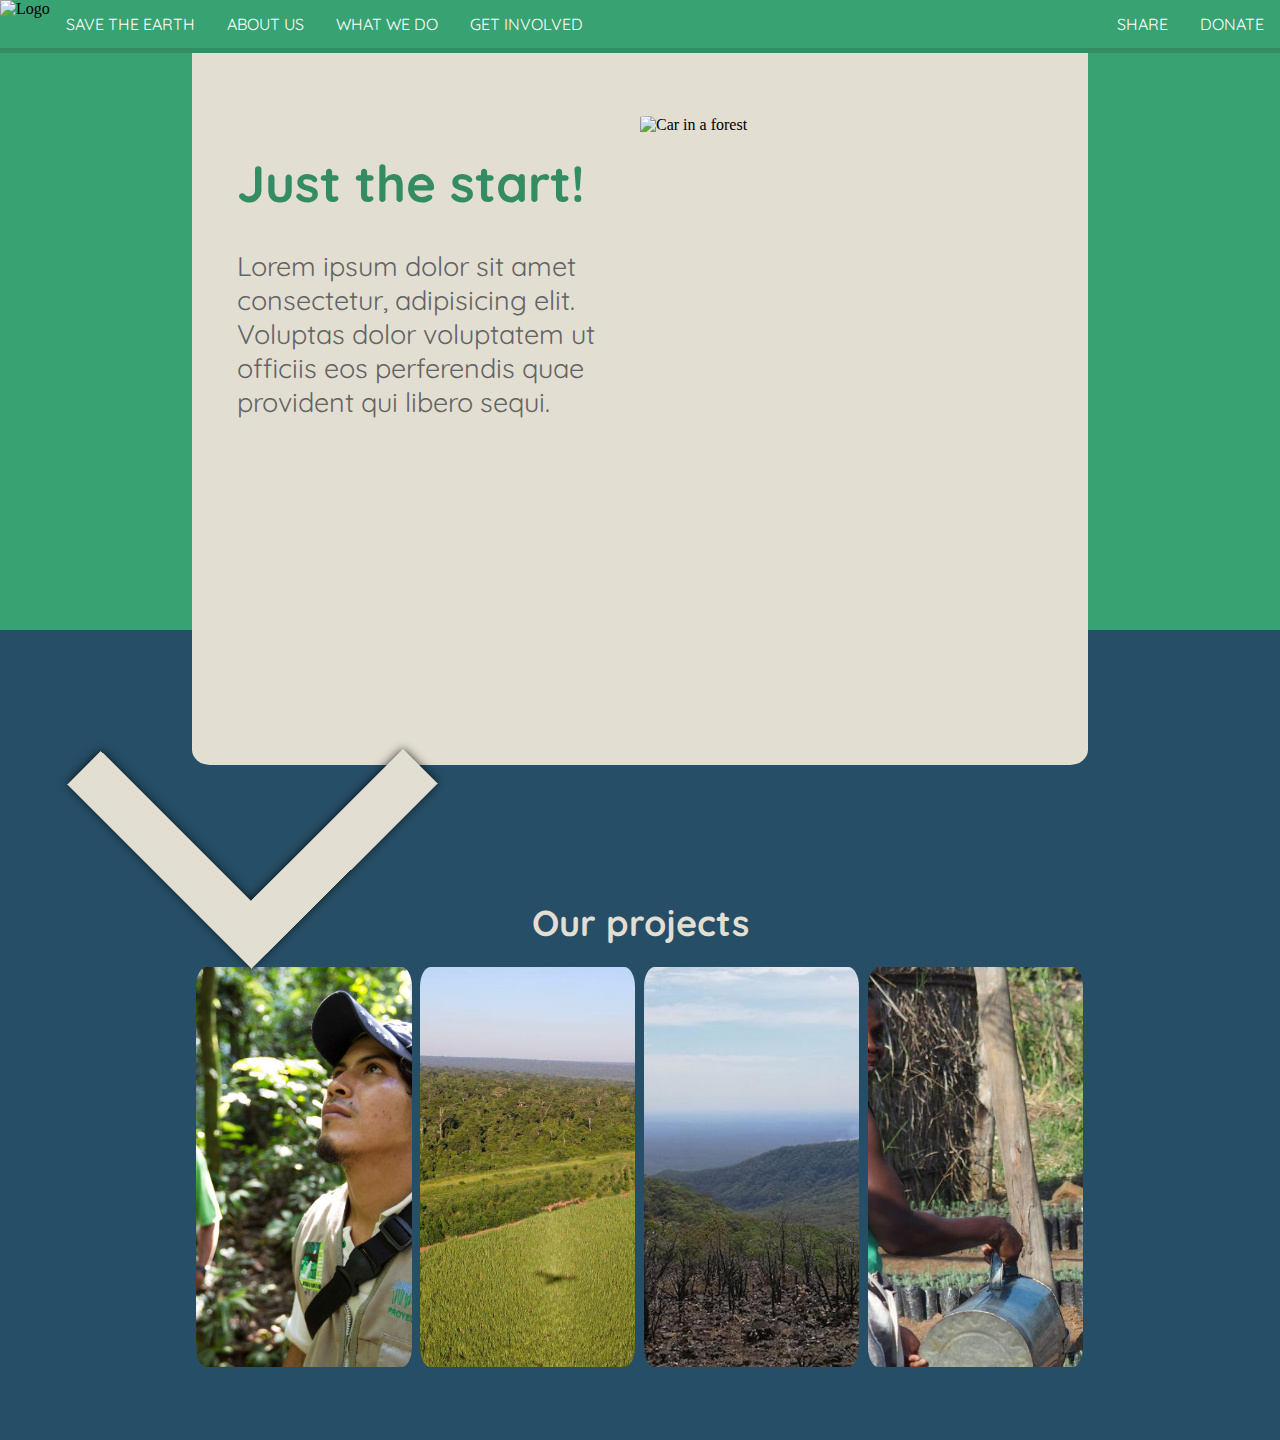
==== index.html @ 8863f7c8 "Update index.html" ====
<!DOCTYPE html>
<html lang="en">
<head>
    <meta charset="UTF-8">
    <meta name="viewport" content="width=device-width, initial-scale=1.0">
    <title>For The Future</title>
    <link rel="preconnect" href="https://fonts.gstatic.com">
    <link href="https://fonts.googleapis.com/css2?family=Quicksand:wght@300;400&display=swap" rel="stylesheet">
    <link rel="stylesheet" href="mainstyle.css">
</head>
<body>
    <header>
        <nav>
            <ul>
                <img id="img-1" src="images/Website-logo.png" alt="Logo">
                <li class="navigation"><a href="">SAVE THE EARTH</a></li>
                <li class="navigation"><a href="">ABOUT US</a></li>
                <li class="navigation"><a href="">WHAT WE DO</a></li>
                <li class="navigation"><a href="">GET INVOLVED</a></li>
                <li class="donateandshare"><a href="">DONATE</a></li>
                <li class="donateandshare"><a href="">SHARE</a></li>
            </ul>
        </nav>
    </header>

    <main>
        <div class="empty-forbluebackground">   
            <div class="intro">
                <div class="intro-content">
                    <img id="img-2" src="images/Image1.jpg" alt="Car in a forest">
                    <article>
                        <h1>Just the start!</h1>
                        <p>Lorem ipsum dolor sit amet consectetur, adipisicing elit. Voluptas dolor voluptatem ut officiis eos perferendis quae provident qui libero sequi.</p>
                    </article>
                </div>
            </div>
            <div class="Arrow">
                <a href="#OurProject-Title"><img id="img-3" src="images/ArrowDown.png" alt=""></a>
            </div>
        </div>   


        <div class="projects">
            <h1 id="OurProject-Title">Our projects</h1>

            <div class="project-kolonner">
                <div class="kolonne">
                    <img src="images/OurProjcets-1.jpg" alt="">
                </div>
    
                <div class="kolonne">
                    <img src="images/OurProjcets-2.jpg" alt="">
                </div>
    
                <div class="kolonne">
                    <img src="images/OurProjcets-3.jpg" alt="">
                </div>
    
                <div class="kolonne">
                    <img src="images/OurProjcets-4.jpg" alt="">
                </div>
            </div>
        </div>

        <div>
            <div class="rad1">
                <div class="rad1-kolonne1">

                </div>
                <div class="rad1-kolonne2">

                </div>
            </div> 
            <div class="rad2">
                <div class="rad2-kolonne1">

                </div>
                <div class="rad2-kolonne2">

                </div>
            </div>
        </div>
    </main>
</body>
</html>
---- mainstyle.css ----
html body {
    margin: 0;
    padding: 0;
}





nav ul {
    list-style-type: none;
    margin: 0;
    padding: 0;
    overflow: hidden;
    background-color: #38a372;
    border-bottom: 5px solid #348c65;
    position: fixed;
    top: 0;
    width: 100%;
}

.navigation {
    float: left;
}

.donateandshare {
    float: right;
}
  
#img-1 {
    height: 4vh;
    float: left;
}

nav ul li a {
    display: block;
    color: white;
    text-align: center;
    padding: 14px 16px;
    text-decoration: none;
    font-family: 'Quicksand', sans-serif;
}
  
nav ul li a:hover {
    background-color: #bda656;
}






.intro {
    height: 70vh;
    background-color: #38a372;
}

.intro-content {
    height: 85vh;
    width: 70%;
    margin: 0 auto;
    background-color: #e2ded2;
    border-radius: 2%;
}

.intro article {
    max-width: 45%;
    margin-left: 5%;
    margin-top: 13%;
    float: left;
    font-family: 'Quicksand', sans-serif;
}

.intro article h1 {
    font-size: 4vw;
    color: #348c65;
}

.intro article p {
    font-size: 3vh;
    color: rgb(99, 99, 99);
}

#img-2 {
    width: 45%;
    margin-right: 5%;
    margin-top: 13%;
    float: right;
    border-radius: 5%;
}

.empty-forbluebackground {
    background-color: #264e66;
    height: 100vh
}







.projects {
    background-color: #264e66;
    height: 60vh;
}

.projects h1 {
    text-align: center;
    margin: 0 auto;
    margin-bottom: 1%;
    font-family: 'Quicksand', sans-serif;
    color: #e2ded2;
    font-size: 4vh;
}

.project-kolonner {
    width: 70%;
    margin: 0 auto;
    background-color: white;
}

.kolonne img {
    width: 24%;
    float: left;
    margin: 1% 0.5%;
    height: 400px;
    object-fit: cover;
    border-radius: 5%;
    opacity: 1;
	-webkit-transition: .3s ease-in-out;
	transition: .3s ease-in-out;
}

.kolonne img:hover {
    opacity: .5;
}
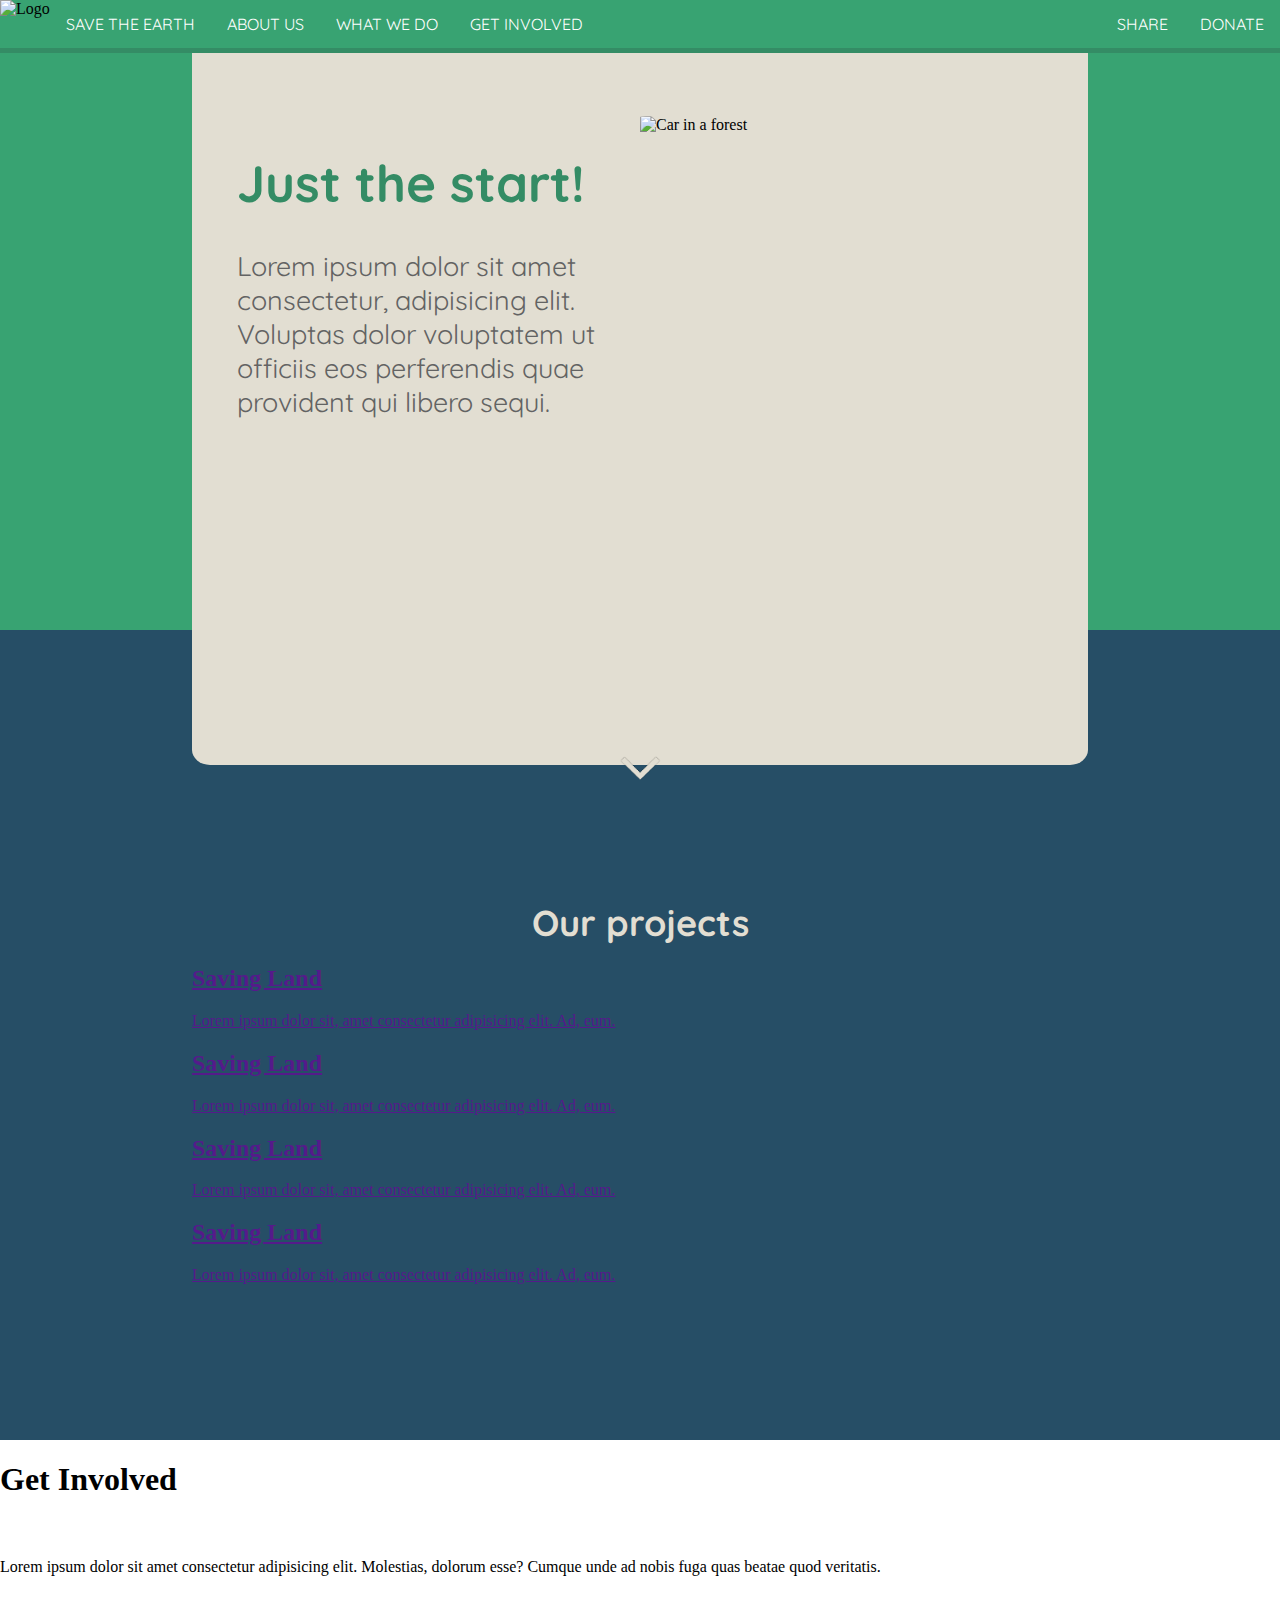
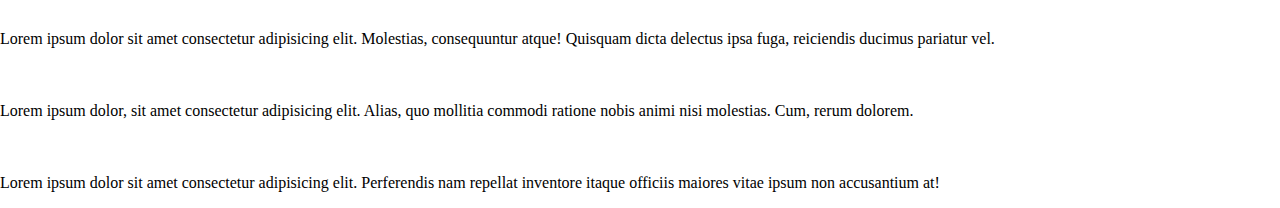
==== commit f6cf5663: "Update index.html" ====
--- a/index.html
+++ b/index.html
@@ -35,48 +35,97 @@
                 </div>
             </div>
             <div class="Arrow">
-                <a href="#OurProject-Title"><img id="img-3" src="images/ArrowDown.png" alt=""></a>
+                <a href="#img-3"><img id="img-3" src="images/ArrowDown.png" alt=""></a>
             </div>
         </div>   
 
 
         <div class="projects">
-            <h1 id="OurProject-Title">Our projects</h1>
-
+            <h1>Our projects</h1>
             <div class="project-kolonner">
-                <div class="kolonne">
-                    <img src="images/OurProjcets-1.jpg" alt="">
-                </div>
-    
-                <div class="kolonne">
-                    <img src="images/OurProjcets-2.jpg" alt="">
-                </div>
-    
-                <div class="kolonne">
-                    <img src="images/OurProjcets-3.jpg" alt="">
-                </div>
-    
-                <div class="kolonne">
-                    <img src="images/OurProjcets-4.jpg" alt="">
-                </div>
+                <a href="">
+                    <div class="kolonne1">
+                        <article>
+                            <h2>
+                                Saving Land
+                            </h2>
+                            <p>
+                                Lorem ipsum dolor sit, amet consectetur adipisicing elit. Ad, eum.
+                            </p>
+                        </article>
+                    </div>
+                </a>
+                <a href="">
+                    <div class="kolonne2">
+                        <article>
+                            <h2>
+                                Saving Land
+                            </h2>
+                            <p>
+                                Lorem ipsum dolor sit, amet consectetur adipisicing elit. Ad, eum.
+                            </p>
+                        </article>
+                    </div>
+                </a>
+                <a href="">
+                    <div class="kolonne3">
+                        <article>
+                            <h2>
+                                Saving Land
+                            </h2>
+                            <p>
+                                Lorem ipsum dolor sit, amet consectetur adipisicing elit. Ad, eum.
+                            </p>
+                        </article>
+                    </div>
+                </a>
+                <a href="">
+                    <div class="kolonne4">
+                        <article>
+                            <h2>
+                                Saving Land
+                            </h2>
+                            <p>
+                                Lorem ipsum dolor sit, amet consectetur adipisicing elit. Ad, eum.
+                            </p>
+                        </article>
+                    </div>
+                </a>
             </div>
         </div>
 
-        <div>
+        <div class="getinvolved">
+            <h1>Get Involved</h1>
             <div class="rad1">
                 <div class="rad1-kolonne1">
-
+                    <img src="" alt="">
+                    <article>
+                        <h2></h2>
+                        <p>Lorem ipsum dolor sit amet consectetur adipisicing elit. Molestias, dolorum esse? Cumque unde ad nobis fuga quas beatae quod veritatis.</p>
+                    </article>
                 </div>
                 <div class="rad1-kolonne2">
-
+                    <img src="" alt="">
+                    <article>
+                        <h2></h2>
+                        <p>Lorem ipsum dolor sit amet consectetur adipisicing elit. Molestias, consequuntur atque! Quisquam dicta delectus ipsa fuga, reiciendis ducimus pariatur vel.</p>
+                    </article>
                 </div>
             </div> 
             <div class="rad2">
                 <div class="rad2-kolonne1">
-
+                    <img src="" alt="">
+                    <article>
+                        <h2></h2>
+                        <p>Lorem ipsum dolor, sit amet consectetur adipisicing elit. Alias, quo mollitia commodi ratione nobis animi nisi molestias. Cum, rerum dolorem.</p>
+                    </article>
                 </div>
                 <div class="rad2-kolonne2">
-
+                    <img src="" alt="">
+                    <article>
+                        <h2></h2>
+                        <p>Lorem ipsum dolor sit amet consectetur adipisicing elit. Perferendis nam repellat inventore itaque officiis maiores vitae ipsum non accusantium at!</p>
+                    </article>
                 </div>
             </div>
         </div>
--- a/mainstyle.css
+++ b/mainstyle.css
@@ -1,3 +1,7 @@
+html {
+    scroll-behavior: smooth;
+}
+
 html body {
     margin: 0;
     padding: 0;
@@ -94,6 +98,18 @@
     height: 100vh
 }
 
+.Arrow {    
+    width: 100%;
+}
+
+#img-3 {
+    width: 4%;
+    margin-top: 9%;
+    margin-left: 48%;
+    margin-right: 48%;
+}
+
+
 
 
 
@@ -117,7 +133,6 @@
 .project-kolonner {
     width: 70%;
     margin: 0 auto;
-    background-color: white;
 }
 
 .kolonne img {
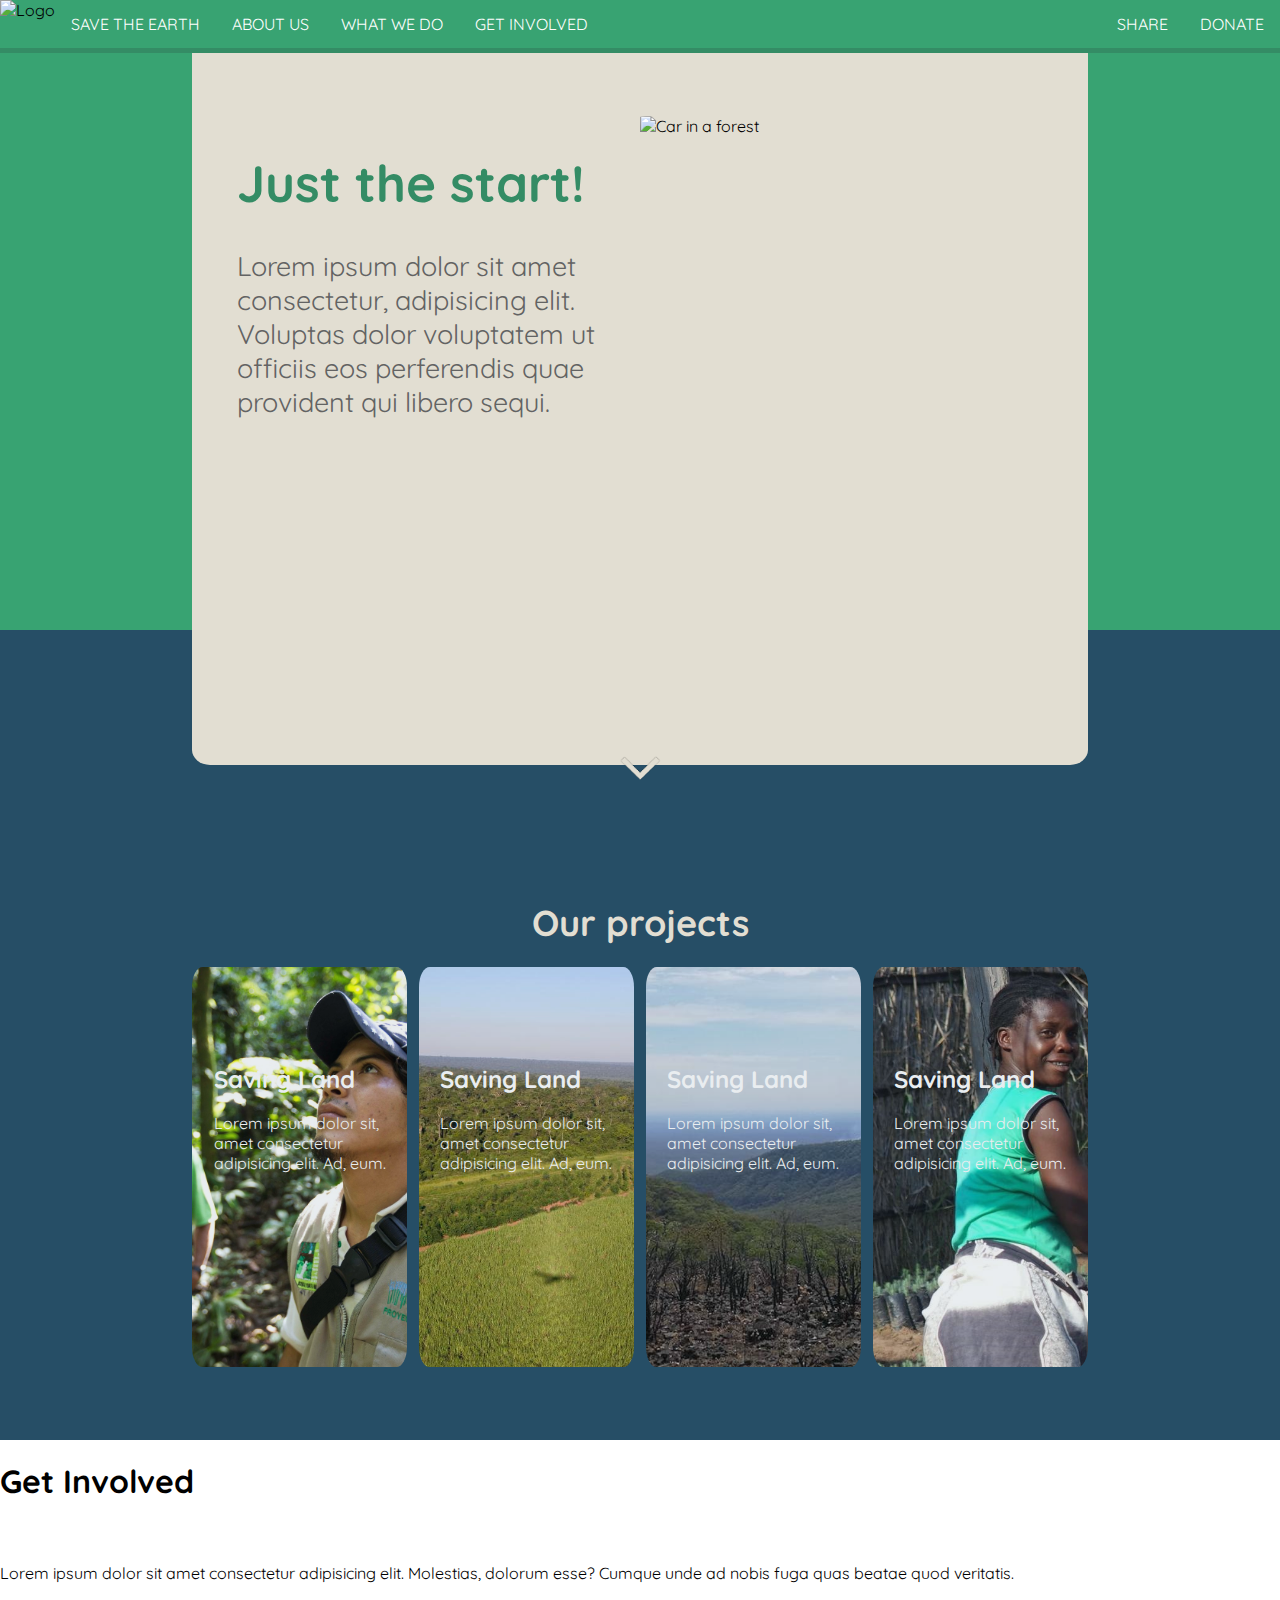
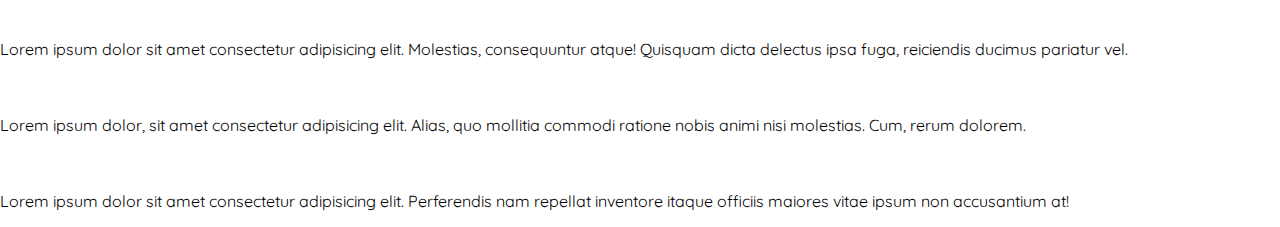
==== commit 09dc2067: "Update index.html" ====
--- a/index.html
+++ b/index.html
@@ -95,7 +95,7 @@
         </div>
 
         <div class="getinvolved">
-            <h1>Get Involved</h1>
+            <h1 id="Title-GetInvolved">Get Involved</h1>
             <div class="rad1">
                 <div class="rad1-kolonne1">
                     <img src="" alt="">
--- a/mainstyle.css
+++ b/mainstyle.css
@@ -5,6 +5,7 @@
 html body {
     margin: 0;
     padding: 0;
+    font-family: 'Quicksand', sans-serif;
 }
 
 
@@ -18,7 +19,7 @@
     overflow: hidden;
     background-color: #38a372;
     border-bottom: 5px solid #348c65;
-    position: fixed;
+    position: absolute;
     top: 0;
     width: 100%;
 }
@@ -42,7 +43,6 @@
     text-align: center;
     padding: 14px 16px;
     text-decoration: none;
-    font-family: 'Quicksand', sans-serif;
 }
   
 nav ul li a:hover {
@@ -72,7 +72,6 @@
     margin-left: 5%;
     margin-top: 13%;
     float: left;
-    font-family: 'Quicksand', sans-serif;
 }
 
 .intro article h1 {
@@ -125,7 +124,6 @@
     text-align: center;
     margin: 0 auto;
     margin-bottom: 1%;
-    font-family: 'Quicksand', sans-serif;
     color: #e2ded2;
     font-size: 4vh;
 }
@@ -135,18 +133,88 @@
     margin: 0 auto;
 }
 
-.kolonne img {
-    width: 24%;
-    float: left;
-    margin: 1% 0.5%;
-    height: 400px;
-    object-fit: cover;
-    border-radius: 5%;
+.kolonne1 {
+    background-image: url(images/OurProjcets-1.jpg);
+    background-size: cover;
+    background-repeat: no-repeat;
+    background-position: center;
+    width: 24%;
+    float: left;
+    margin: 1% 1% 1% 0%;
+    height: 400px;
+    border-radius: 5%;
+    opacity: 0.9;
+	-webkit-transition: .3s ease-in-out;
+    transition: .3s ease-in-out;
+    transition: transform .3s;
+    color: white;
+}
+
+.kolonne2 {
+    background-image: url(images/OurProjcets-2.jpg);
+    background-size: cover;
+    background-repeat: no-repeat;
+    background-position: center;
+    width: 24%;
+    float: left;
+    margin: 1% 0.333%;
+    height: 400px;
+    border-radius: 5%;
+    opacity: 0.9;
+	-webkit-transition: .3s ease-in-out;
+    transition: .3s ease-in-out;
+    transition: transform .3s;
+    color: white;
+}
+
+.kolonne3 {
+    background-image: url(images/OurProjcets-3.jpg);
+    background-size: cover;
+    background-repeat: no-repeat;
+    background-position: center;
+    width: 24%;
+    float: left;
+    margin: 1% 1%;
+    height: 400px;
+    border-radius: 5%;
+    opacity: 0.9;
+	-webkit-transition: .3s ease-in-out;
+    transition: .3s ease-in-out;
+    transition: transform .3s;
+    color: white;
+}
+
+.kolonne4 {
+    background-image: url(images/OurProjcets-4.jpg);
+    background-size: cover;
+    background-repeat: no-repeat;
+    width: 24%;
+    float: left;
+    margin: 1% 0% 1% 0.333%;
+    height: 400px;
+    border-radius: 5%;
+    opacity: 0.9;
+    -webkit-transition: .3s ease-in-out;
+    transition: .3s ease-in-out;
+	transition: transform .3s;
+    color: white;
+}
+
+.kolonne1 article, .kolonne2 article, .kolonne3 article, .kolonne4 article {
+    margin: 45% 10%;
+}
+
+.kolonne1:hover, .kolonne2:hover, .kolonne3:hover, .kolonne4:hover {
     opacity: 1;
-	-webkit-transition: .3s ease-in-out;
-	transition: .3s ease-in-out;
-}
-
-.kolonne img:hover {
-    opacity: .5;
+    transform: scale(1.07);
+}
+
+
+
+
+
+
+
+.getinvolved {
+    
 }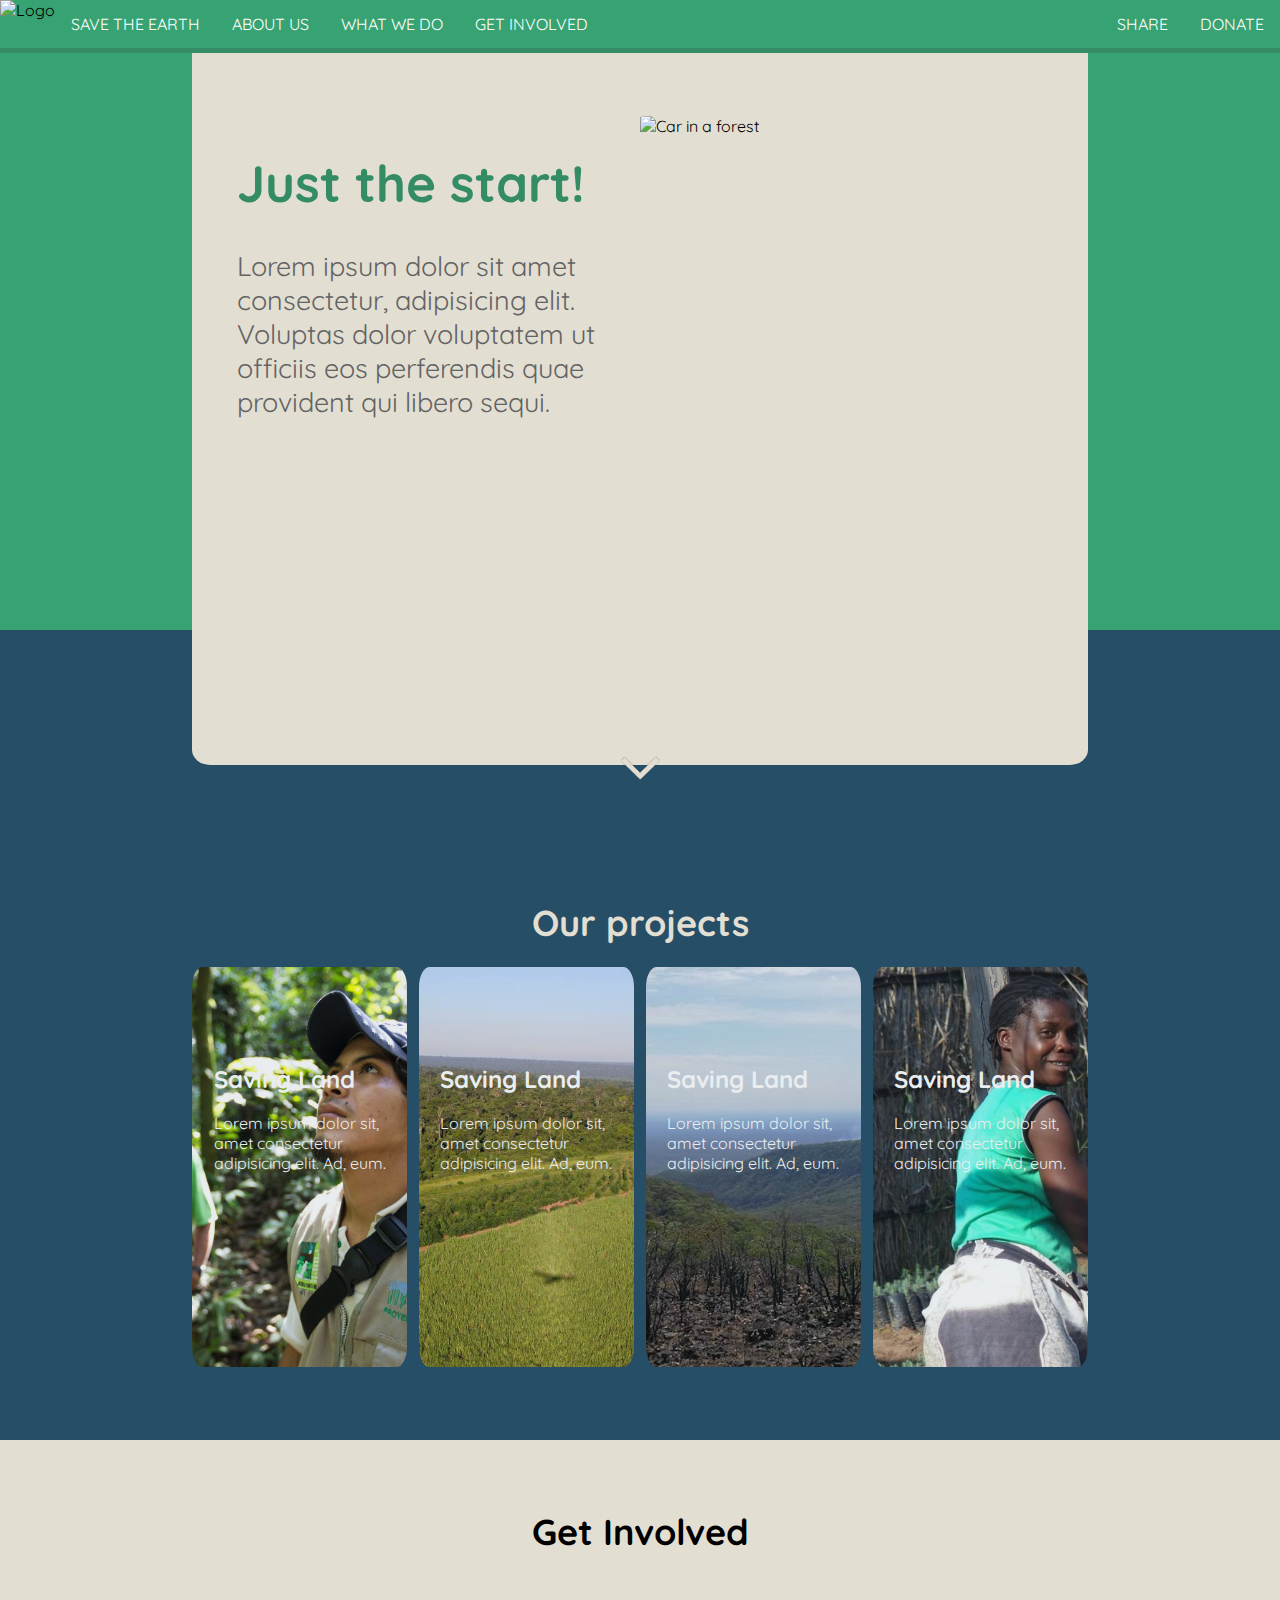
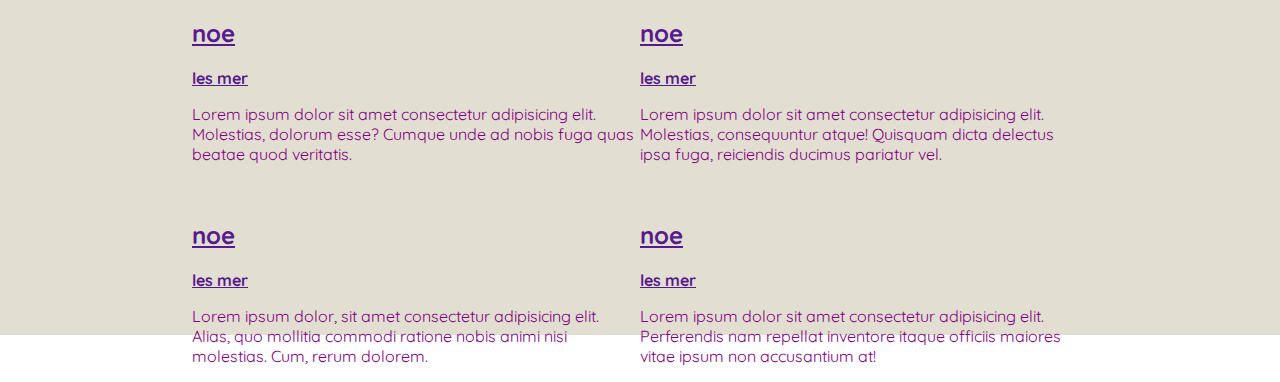
==== commit d3dd7786: "Update index.html" ====
--- a/index.html
+++ b/index.html
@@ -98,32 +98,36 @@
             <h1 id="Title-GetInvolved">Get Involved</h1>
             <div class="rad1">
                 <div class="rad1-kolonne1">
-                    <img src="" alt="">
+                    <img id="getinvolved-img1" src="https://images.pexels.com/photos/2027058/pexels-photo-2027058.jpeg?cs=srgb&dl=pexels-markus-spiske-2027058.jpg&fm=jpg" alt="">
                     <article>
-                        <h2></h2>
+                        <a href=""><h2>noe</h2></a>
+                        <a href=""><p><strong>les mer</strong></p></a>
                         <p>Lorem ipsum dolor sit amet consectetur adipisicing elit. Molestias, dolorum esse? Cumque unde ad nobis fuga quas beatae quod veritatis.</p>
                     </article>
                 </div>
                 <div class="rad1-kolonne2">
-                    <img src="" alt="">
+                    <img id="getinvolved-img2" src="https://images.pexels.com/photos/6226719/pexels-photo-6226719.jpeg?auto=compress&cs=tinysrgb&dpr=2&h=750&w=1260" alt="">
                     <article>
-                        <h2></h2>
+                        <a href=""><h2>noe</h2></a>
+                        <a href=""><p><strong>les mer</strong></p></a>
                         <p>Lorem ipsum dolor sit amet consectetur adipisicing elit. Molestias, consequuntur atque! Quisquam dicta delectus ipsa fuga, reiciendis ducimus pariatur vel.</p>
                     </article>
                 </div>
             </div> 
             <div class="rad2">
                 <div class="rad2-kolonne1">
-                    <img src="" alt="">
+                    <img id="getinvolved-img3" src="https://images.pexels.com/photos/2666986/pexels-photo-2666986.jpeg?auto=compress&cs=tinysrgb&dpr=2&h=750&w=1260" alt="">
                     <article>
-                        <h2></h2>
+                        <a href=""><h2>noe</h2></a>
+                        <a href=""><p><strong>les mer</strong></p></a>
                         <p>Lorem ipsum dolor, sit amet consectetur adipisicing elit. Alias, quo mollitia commodi ratione nobis animi nisi molestias. Cum, rerum dolorem.</p>
                     </article>
                 </div>
                 <div class="rad2-kolonne2">
-                    <img src="" alt="">
+                    <img id="getinvolved-img4" src="https://images.pexels.com/photos/4254157/pexels-photo-4254157.jpeg?auto=compress&cs=tinysrgb&dpr=2&h=750&w=1260" alt="">
                     <article>
-                        <h2></h2>
+                        <a href=""><h2>noe</h2></a>
+                        <a href=""><p><strong>les mer</strong></p></a>
                         <p>Lorem ipsum dolor sit amet consectetur adipisicing elit. Perferendis nam repellat inventore itaque officiis maiores vitae ipsum non accusantium at!</p>
                     </article>
                 </div>
--- a/mainstyle.css
+++ b/mainstyle.css
@@ -214,7 +214,25 @@
 
 
 
-
 .getinvolved {
-    
+    padding-top: 5vh;
+    background-color: #e2ded2;
+    height: 50vh;
+}
+
+#Title-GetInvolved {
+    width: 100%;
+    text-align: center;
+    font-size: 4vh;
+}
+
+.rad1, .rad2 {
+    width: 70%;
+    margin: 0 auto;
+}
+
+.rad1-kolonne1, .rad1-kolonne2, .rad2-kolonne1, .rad2-kolonne2 {
+    color: purple;
+    width: 50%;
+    float: left;
 }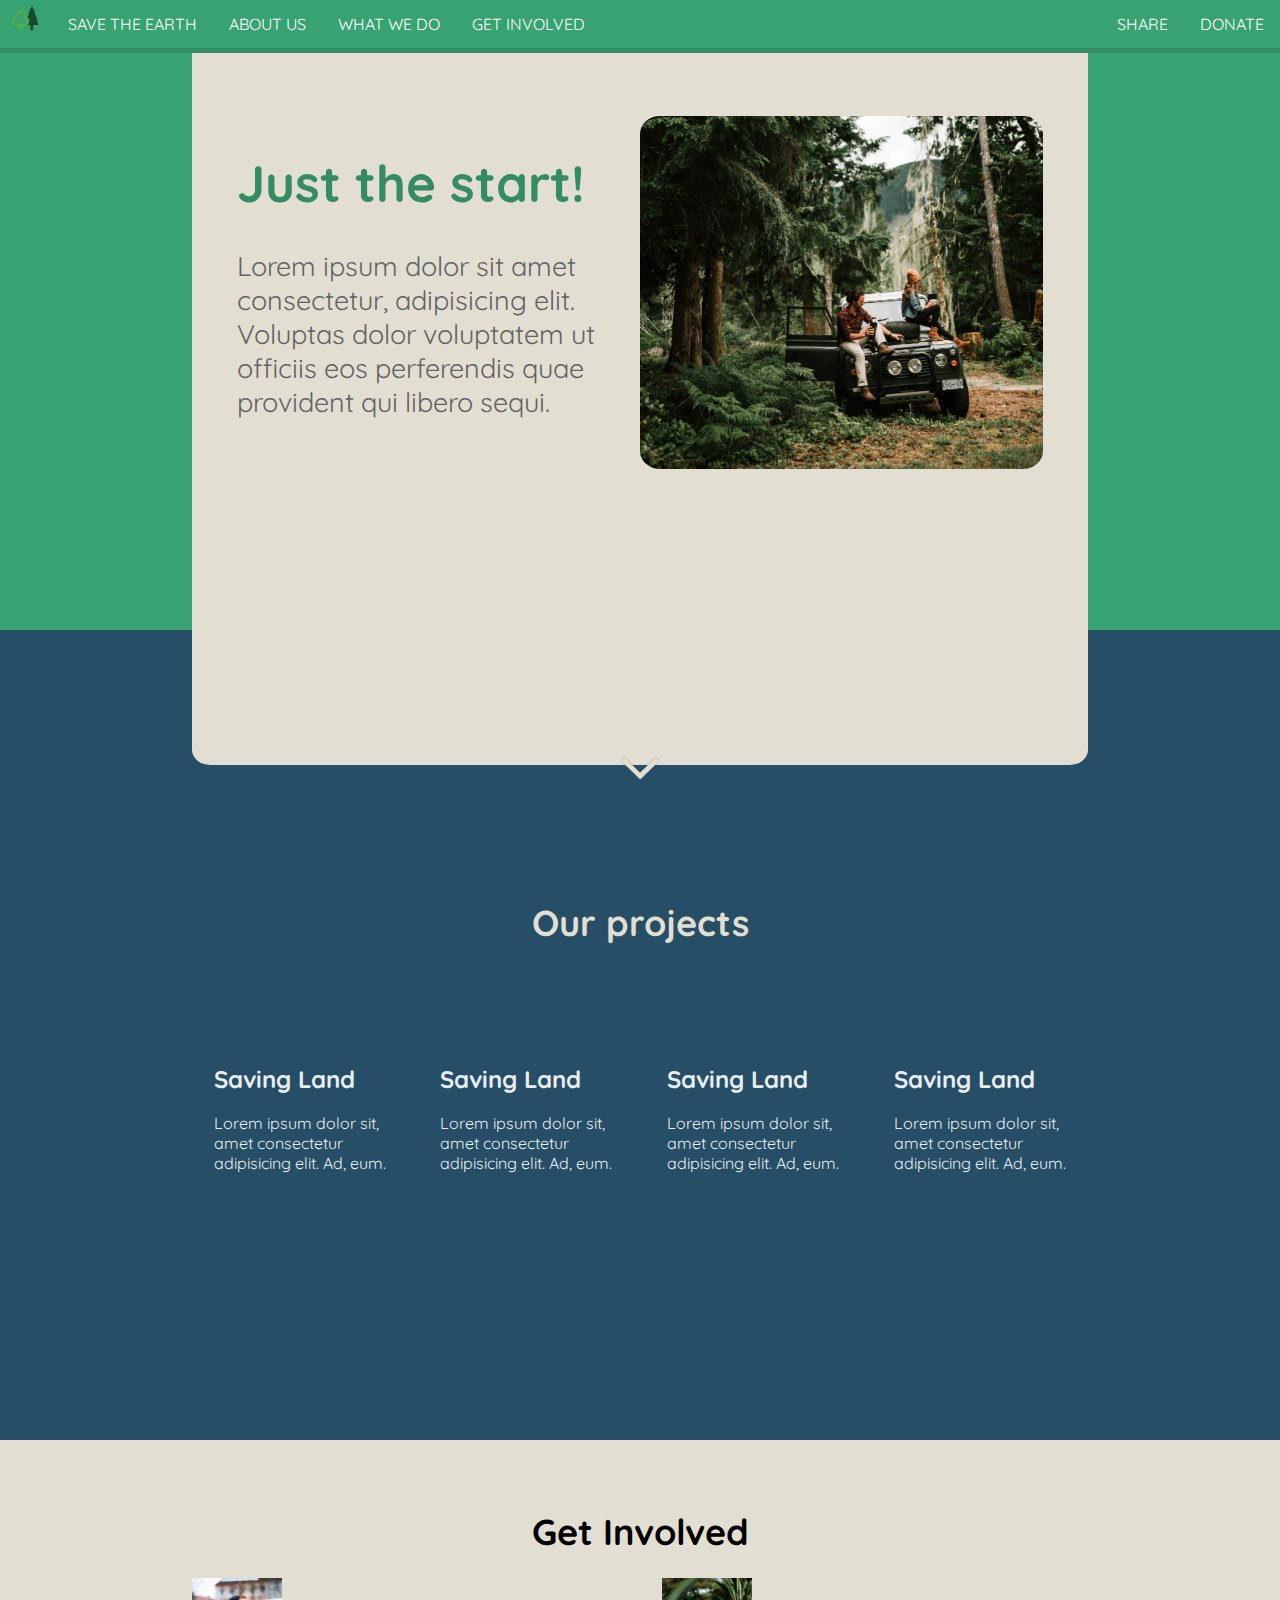
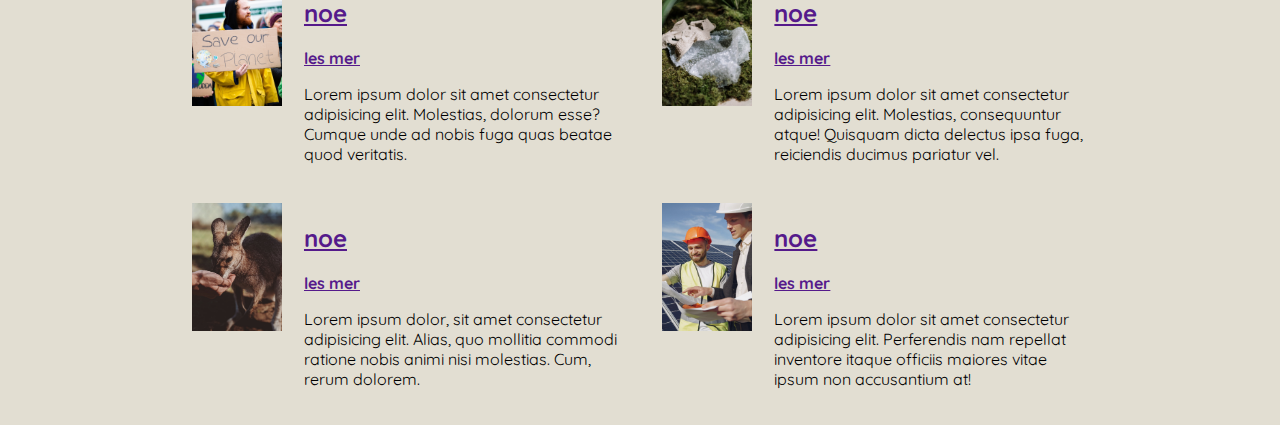
==== commit c1dcc1a9: "Update index.html" ====
--- a/index.html
+++ b/index.html
@@ -12,7 +12,7 @@
     <header>
         <nav>
             <ul>
-                <img id="img-1" src="images/Website-logo.png" alt="Logo">
+                <img id="img-1" src="images/NavBar/Website-logo.png" alt="Logo">
                 <li class="navigation"><a href="">SAVE THE EARTH</a></li>
                 <li class="navigation"><a href="">ABOUT US</a></li>
                 <li class="navigation"><a href="">WHAT WE DO</a></li>
@@ -27,7 +27,7 @@
         <div class="empty-forbluebackground">   
             <div class="intro">
                 <div class="intro-content">
-                    <img id="img-2" src="images/Image1.jpg" alt="Car in a forest">
+                    <img id="img-2" src="images/Intro/Image1.jpg" alt="Car in a forest">
                     <article>
                         <h1>Just the start!</h1>
                         <p>Lorem ipsum dolor sit amet consectetur, adipisicing elit. Voluptas dolor voluptatem ut officiis eos perferendis quae provident qui libero sequi.</p>
@@ -35,7 +35,7 @@
                 </div>
             </div>
             <div class="Arrow">
-                <a href="#img-3"><img id="img-3" src="images/ArrowDown.png" alt=""></a>
+                <a href="#img-3"><img id="img-3" src="images/Other/ArrowDown.png" alt=""></a>
             </div>
         </div>   
 
@@ -98,7 +98,7 @@
             <h1 id="Title-GetInvolved">Get Involved</h1>
             <div class="rad1">
                 <div class="rad1-kolonne1">
-                    <img id="getinvolved-img1" src="https://images.pexels.com/photos/2027058/pexels-photo-2027058.jpeg?cs=srgb&dl=pexels-markus-spiske-2027058.jpg&fm=jpg" alt="">
+                    <img id="getinvolved-img1" src="images/GetInvolved/GetInvolved-img1.jpg" alt="">
                     <article>
                         <a href=""><h2>noe</h2></a>
                         <a href=""><p><strong>les mer</strong></p></a>
@@ -106,7 +106,7 @@
                     </article>
                 </div>
                 <div class="rad1-kolonne2">
-                    <img id="getinvolved-img2" src="https://images.pexels.com/photos/6226719/pexels-photo-6226719.jpeg?auto=compress&cs=tinysrgb&dpr=2&h=750&w=1260" alt="">
+                    <img id="getinvolved-img2" src="images/GetInvolved/GetInvolved-img2.jpeg" alt="">
                     <article>
                         <a href=""><h2>noe</h2></a>
                         <a href=""><p><strong>les mer</strong></p></a>
@@ -116,7 +116,7 @@
             </div> 
             <div class="rad2">
                 <div class="rad2-kolonne1">
-                    <img id="getinvolved-img3" src="https://images.pexels.com/photos/2666986/pexels-photo-2666986.jpeg?auto=compress&cs=tinysrgb&dpr=2&h=750&w=1260" alt="">
+                    <img id="getinvolved-img3" src="images/GetInvolved/GetInvolved-img3.jpeg" alt="">
                     <article>
                         <a href=""><h2>noe</h2></a>
                         <a href=""><p><strong>les mer</strong></p></a>
@@ -124,7 +124,7 @@
                     </article>
                 </div>
                 <div class="rad2-kolonne2">
-                    <img id="getinvolved-img4" src="https://images.pexels.com/photos/4254157/pexels-photo-4254157.jpeg?auto=compress&cs=tinysrgb&dpr=2&h=750&w=1260" alt="">
+                    <img id="getinvolved-img4" src="images/GetInvolved/GetInvolved-img4.jpeg" alt="">
                     <article>
                         <a href=""><h2>noe</h2></a>
                         <a href=""><p><strong>les mer</strong></p></a>
--- a/mainstyle.css
+++ b/mainstyle.css
@@ -217,7 +217,7 @@
 .getinvolved {
     padding-top: 5vh;
     background-color: #e2ded2;
-    height: 50vh;
+    height: 60vh;
 }
 
 #Title-GetInvolved {
@@ -231,8 +231,37 @@
     margin: 0 auto;
 }
 
-.rad1-kolonne1, .rad1-kolonne2, .rad2-kolonne1, .rad2-kolonne2 {
-    color: purple;
+.rad1-kolonne1, .rad1-kolonne2, .rad2-kolonne1, .rad2-kolonne2 {    
     width: 50%;
     float: left;
+    height: 25vh;
+}
+
+
+.rad1-kolonne1 article, .rad2-kolonne1 article {    
+    width: 70%;
+    float: left;
+    margin-left: 5%;
+    margin-right: 5%;
+}
+
+.rad1-kolonne2 article, .rad2-kolonne2 article {
+    width: 70%;
+    float: left;
+    margin-left: 5%;
+}
+
+#getinvolved-img1, #getinvolved-img3 {
+    width: 20%;
+    height: 10vw;
+    float: left;
+    object-fit: cover;
+}
+
+#getinvolved-img2, #getinvolved-img4 {
+    width: 20%;
+    height: 10vw;
+    float: left;
+    object-fit: cover;
+    margin-left: 5%;
 }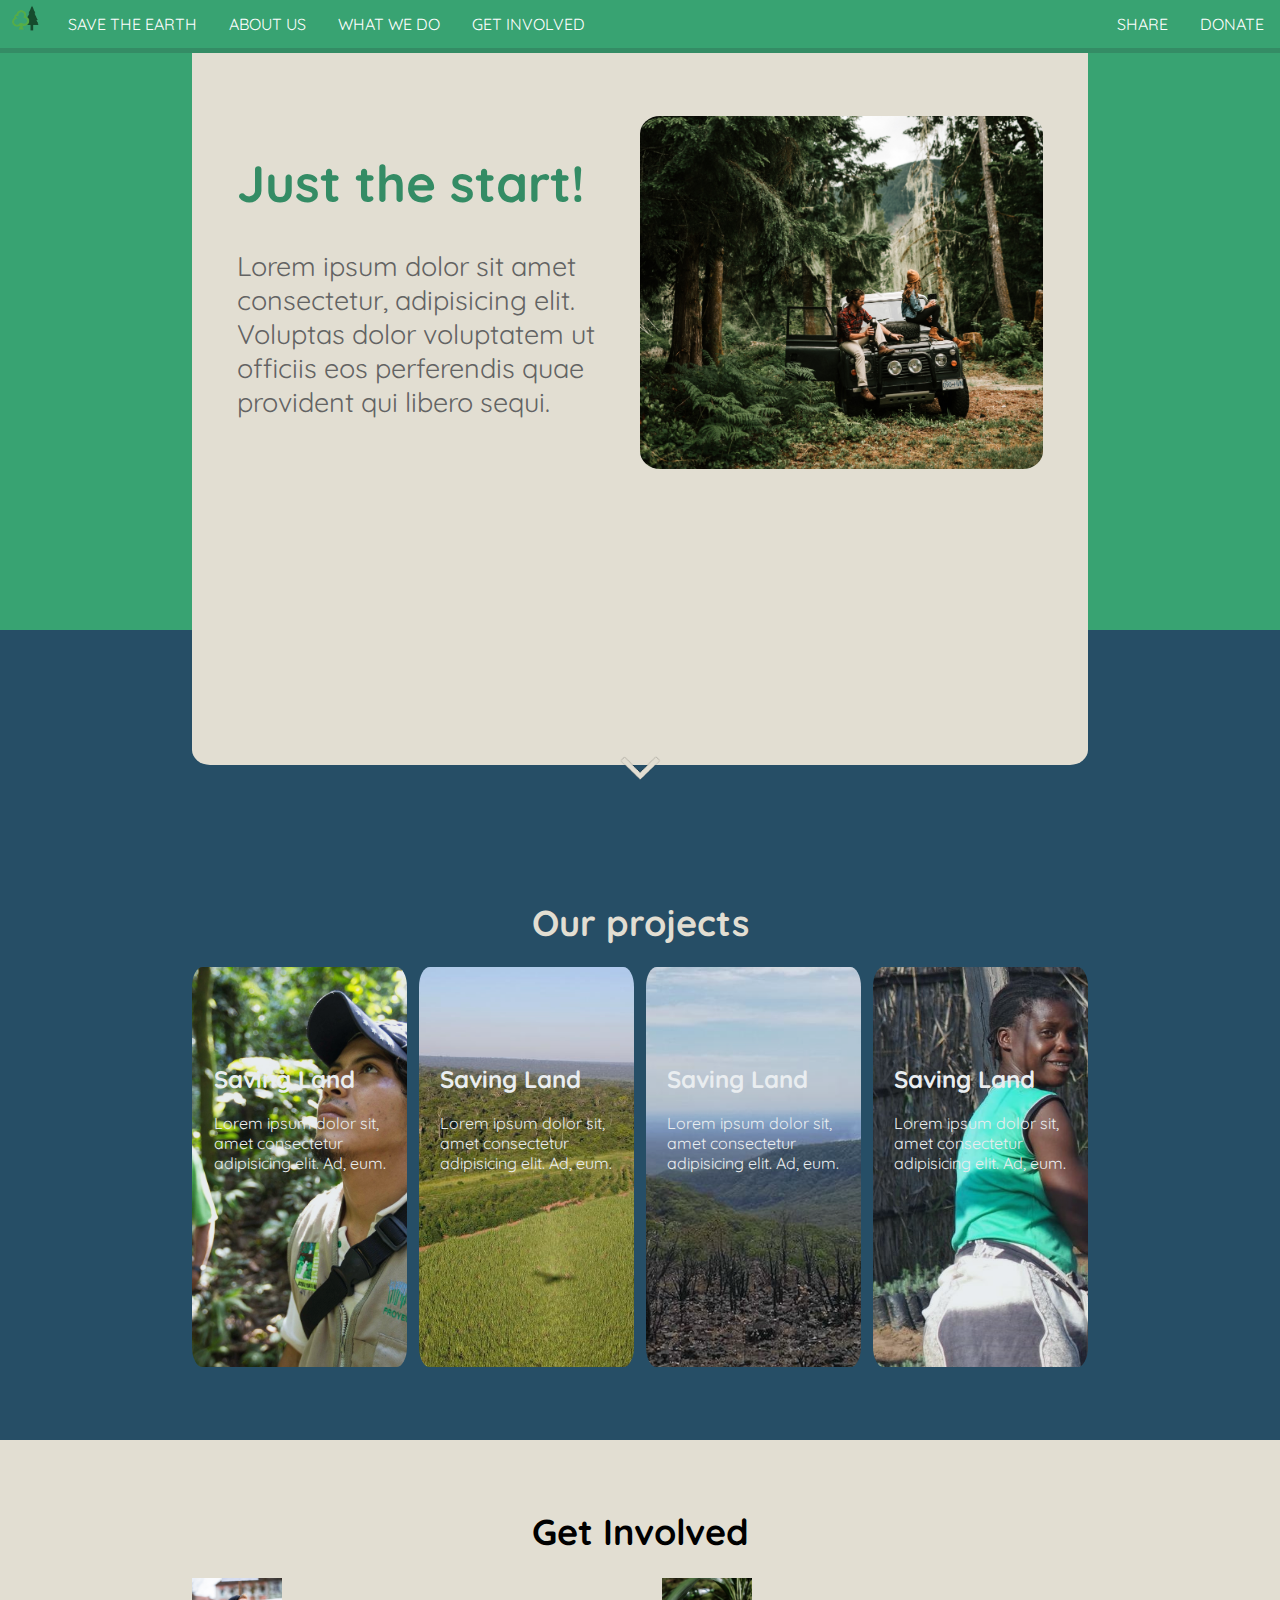
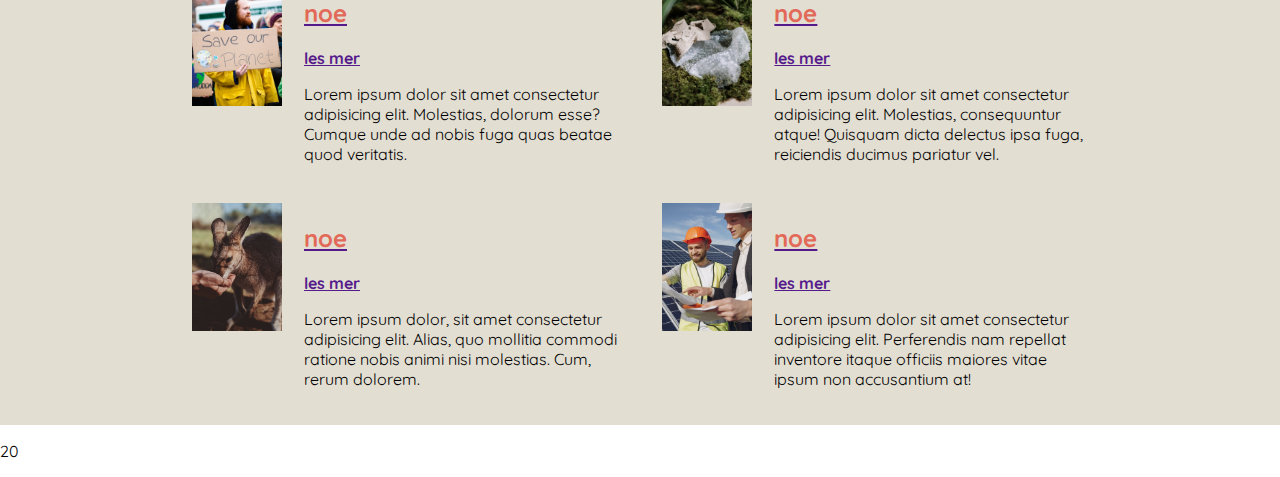
==== commit fd968ad9: "Update index.html" ====
--- a/index.html
+++ b/index.html
@@ -23,6 +23,7 @@
         </nav>
     </header>
 
+
     <main>
         <div class="empty-forbluebackground">   
             <div class="intro">
@@ -38,7 +39,6 @@
                 <a href="#img-3"><img id="img-3" src="images/Other/ArrowDown.png" alt=""></a>
             </div>
         </div>   
-
 
         <div class="projects">
             <h1>Our projects</h1>
@@ -134,5 +134,11 @@
             </div>
         </div>
     </main>
+
+    <footer>
+        <div class="info">
+            <p>20</p>
+        </div>
+    </footer>
 </body>
 </html>--- a/mainstyle.css
+++ b/mainstyle.css
@@ -46,7 +46,7 @@
 }
   
 nav ul li a:hover {
-    background-color: #bda656;
+    background-color: #164b2d;
 }
 
 
@@ -134,7 +134,7 @@
 }
 
 .kolonne1 {
-    background-image: url(images/OurProjcets-1.jpg);
+    background-image: url(images/OurProjects/OurProjcets-1.jpg);
     background-size: cover;
     background-repeat: no-repeat;
     background-position: center;
@@ -151,7 +151,7 @@
 }
 
 .kolonne2 {
-    background-image: url(images/OurProjcets-2.jpg);
+    background-image: url(images/OurProjects/OurProjcets-2.jpg);
     background-size: cover;
     background-repeat: no-repeat;
     background-position: center;
@@ -168,7 +168,7 @@
 }
 
 .kolonne3 {
-    background-image: url(images/OurProjcets-3.jpg);
+    background-image: url(images/OurProjects/OurProjcets-3.jpg);
     background-size: cover;
     background-repeat: no-repeat;
     background-position: center;
@@ -185,7 +185,7 @@
 }
 
 .kolonne4 {
-    background-image: url(images/OurProjcets-4.jpg);
+    background-image: url(images/OurProjects/OurProjcets-4.jpg);
     background-size: cover;
     background-repeat: no-repeat;
     width: 24%;
@@ -251,6 +251,10 @@
     margin-left: 5%;
 }
 
+.rad1-kolonne1 article h2, .rad2-kolonne1 article h2, .rad1-kolonne2 article h2, .rad2-kolonne2 article h2 {
+    color: #e26958;
+}
+
 #getinvolved-img1, #getinvolved-img3 {
     width: 20%;
     height: 10vw;
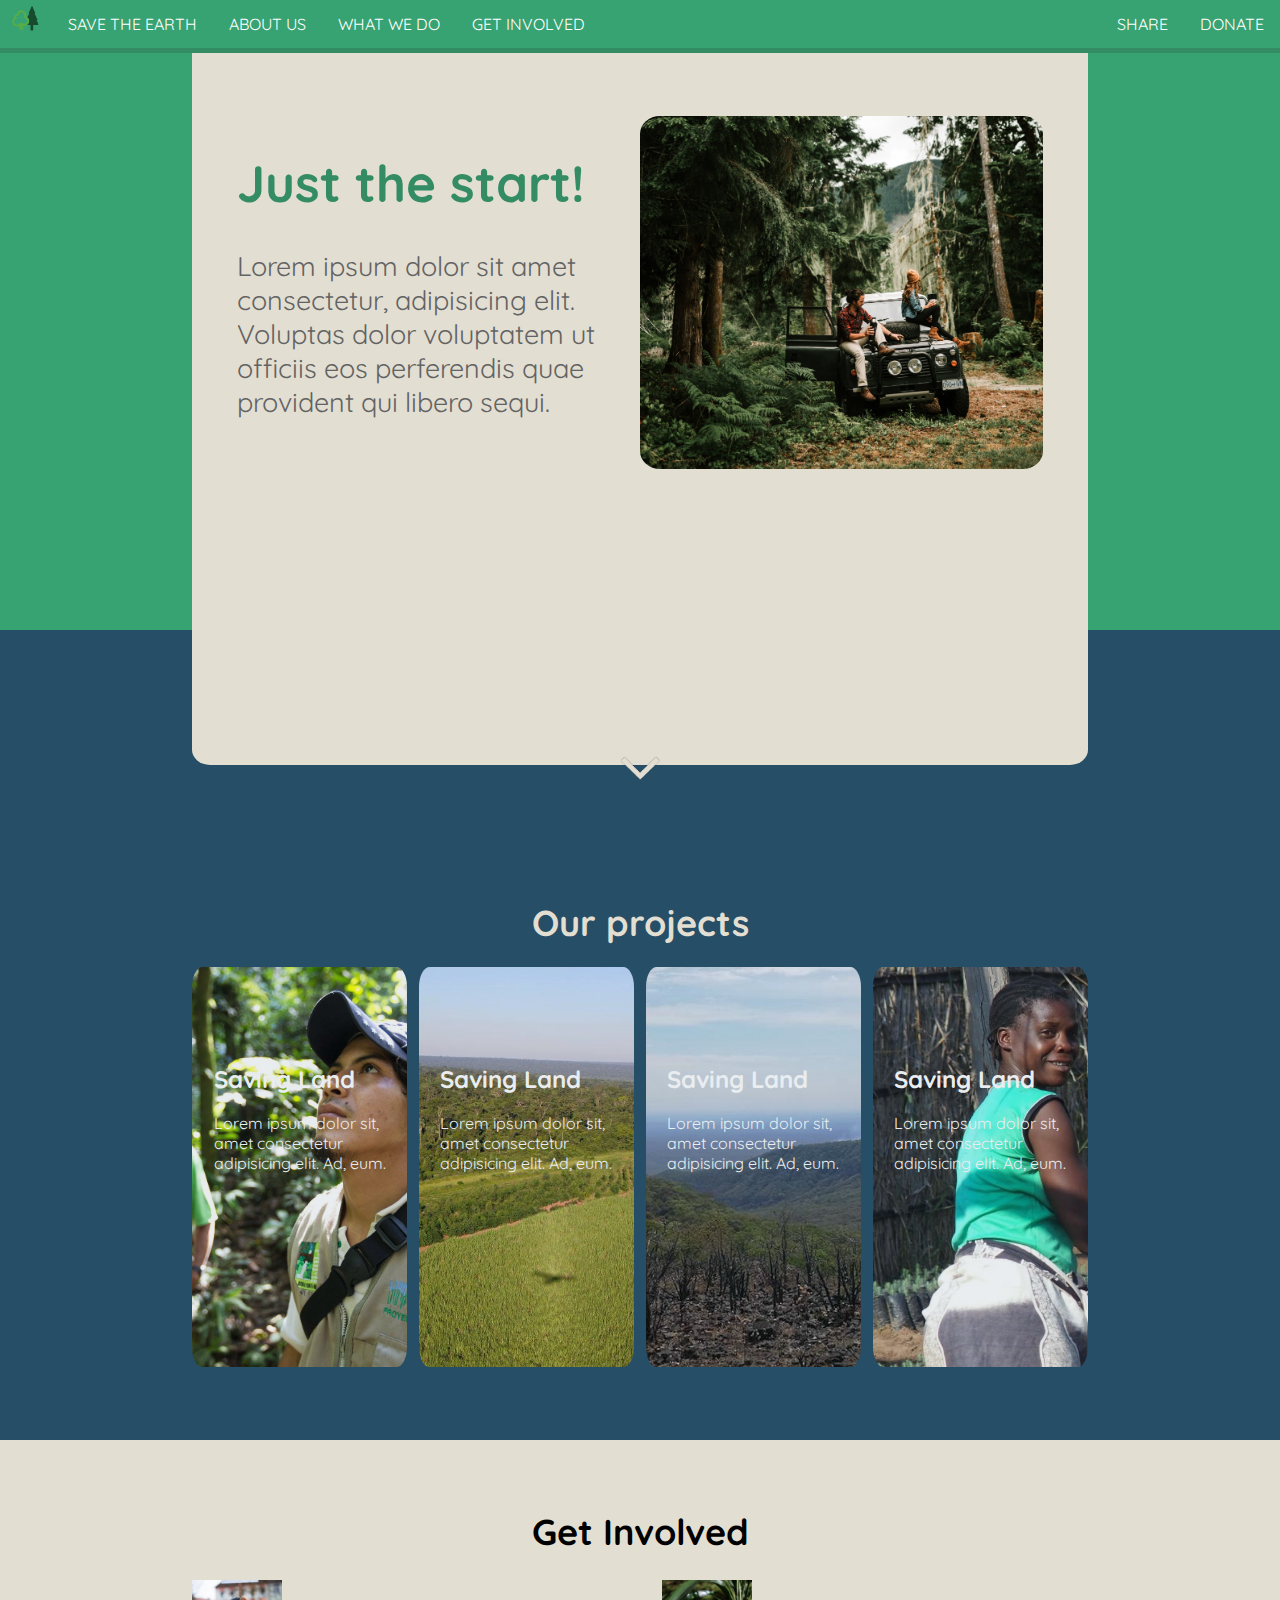
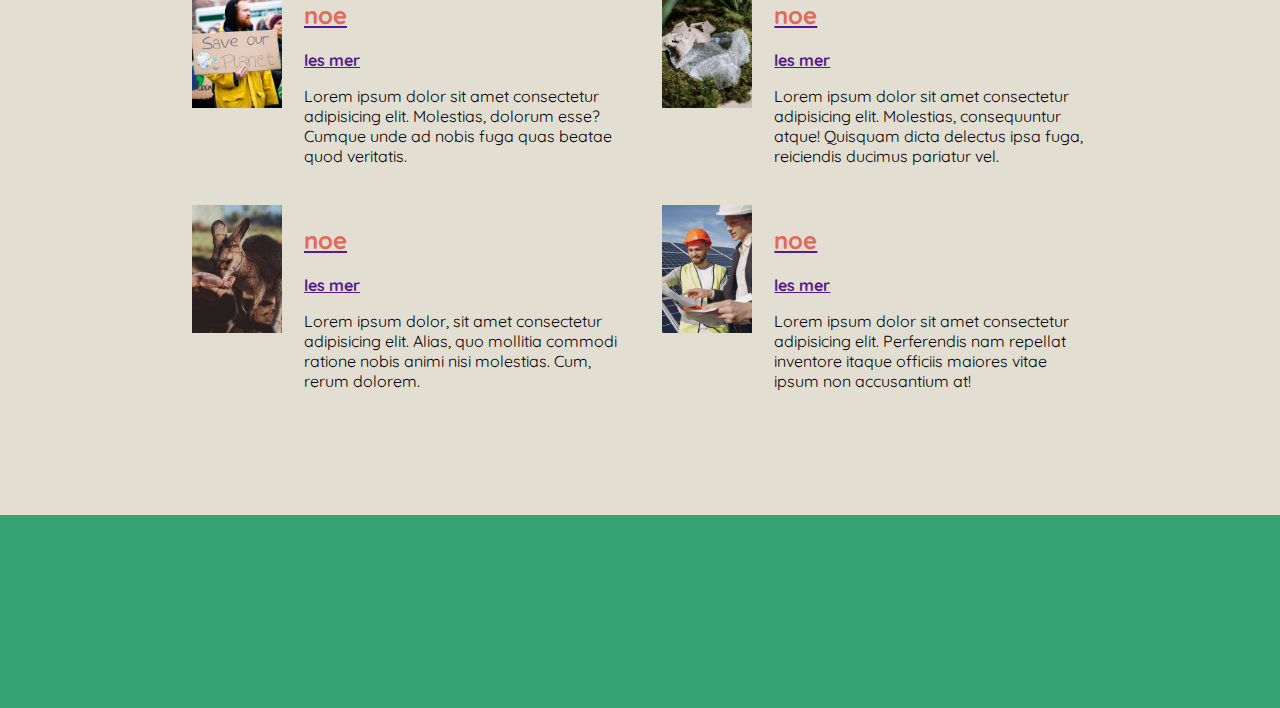
==== commit 4c17d844: "Update index.html" ====
--- a/index.html
+++ b/index.html
@@ -137,7 +137,9 @@
 
     <footer>
         <div class="info">
-            <p>20</p>
+            <div class="info-kolonne1">
+
+            </div>
         </div>
     </footer>
 </body>
--- a/mainstyle.css
+++ b/mainstyle.css
@@ -46,7 +46,7 @@
 }
   
 nav ul li a:hover {
-    background-color: #164b2d;
+    background-color: #dac065;
 }
 
 
@@ -217,13 +217,14 @@
 .getinvolved {
     padding-top: 5vh;
     background-color: #e2ded2;
-    height: 60vh;
+    height: 70vh;
 }
 
 #Title-GetInvolved {
     width: 100%;
     text-align: center;
     font-size: 4vh;
+    margin-bottom: 2%;
 }
 
 .rad1, .rad2 {
@@ -268,4 +269,20 @@
     float: left;
     object-fit: cover;
     margin-left: 5%;
+}
+
+
+
+
+
+
+
+footer {
+    background-color: #38a372;
+    height: 20vh;
+    padding-top: 1%;
+}
+
+footer .info {
+    width: 100%;
 }